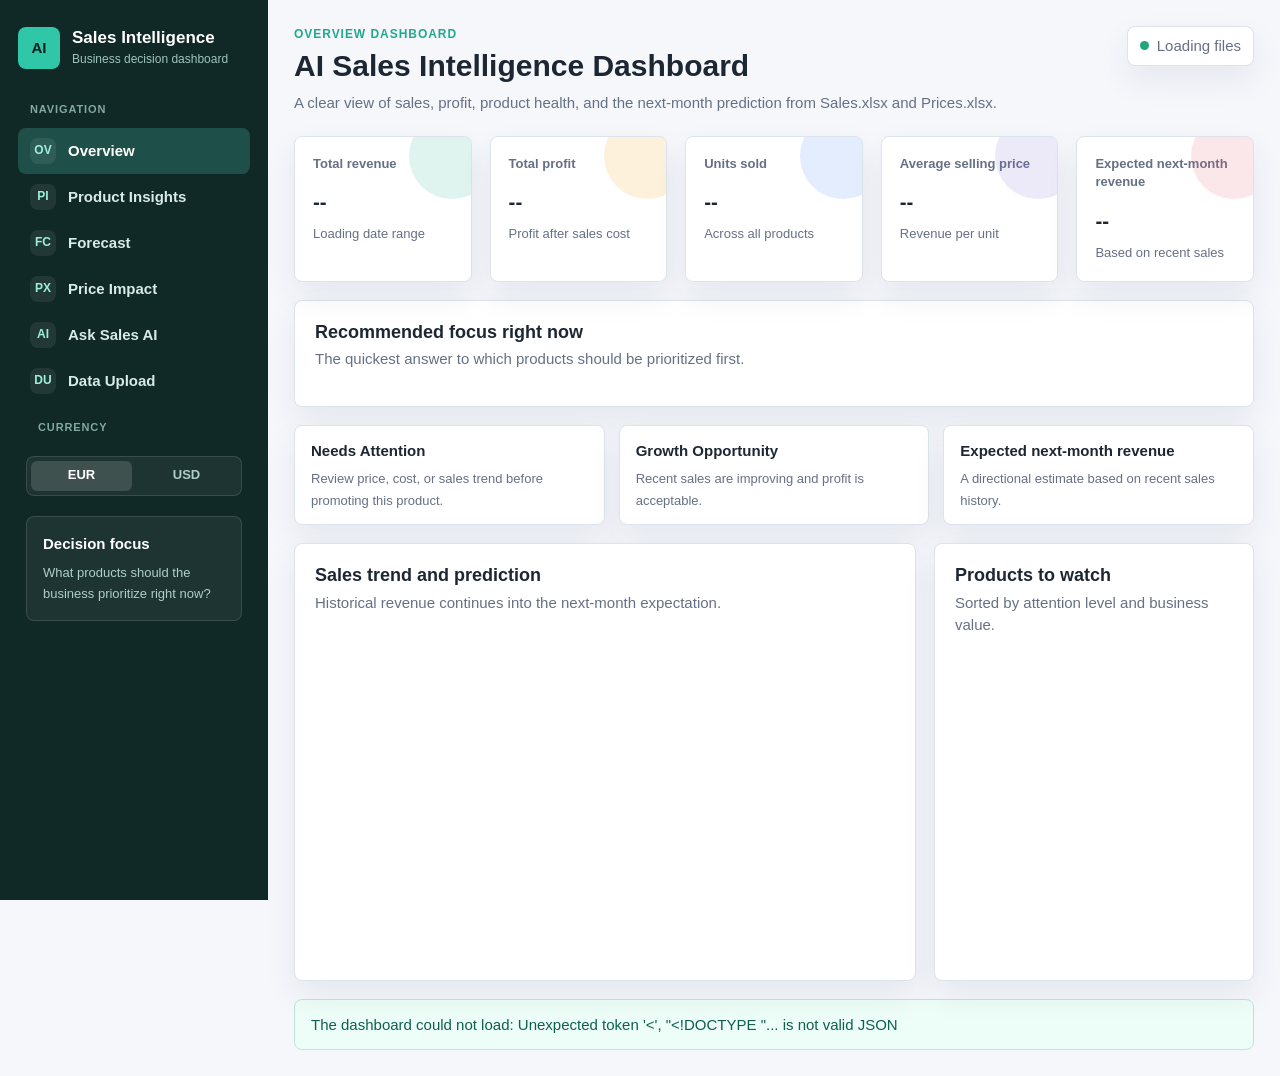
==== index.html @ cda410c9 "Initial commit" ====
<!doctype html>
<html lang="en">
  <head>
    <meta charset="utf-8" />
    <meta name="viewport" content="width=device-width, initial-scale=1" />
    <title>AI Sales Intelligence Dashboard</title>
    <link rel="icon" type="image/x-icon" href="favicon/favicon.ico" />
    <link rel="icon" type="image/png" sizes="32x32" href="favicon/favicon-32x32.png" />
    <link rel="icon" type="image/png" sizes="16x16" href="favicon/favicon-16x16.png" />
    <link rel="apple-touch-icon" sizes="180x180" href="favicon/apple-touch-icon.png" />
    <link rel="manifest" href="favicon/site.webmanifest" />
    <link rel="stylesheet" href="assets/styles.css" />
  </head>
  <body data-page="overview">
    <div class="app-shell">
      <aside class="sidebar">
        <a class="brand" href="index.html">
          <span class="brand-mark">AI</span>
          <span>
            <span class="brand-title">Sales Intelligence</span>
            <span class="brand-subtitle">Business decision dashboard</span>
          </span>
        </a>
        <div class="nav-section">Navigation</div>
        <nav>
          <a class="nav-link" data-page="overview" href="index.html"><span class="nav-icon">OV</span>Overview</a>
          <a class="nav-link" data-page="products" href="products.html"><span class="nav-icon">PI</span>Product Insights</a>
          <a class="nav-link" data-page="forecast" href="forecast.html"><span class="nav-icon">FC</span>Forecast</a>
          <a class="nav-link" data-page="price" href="price-impact.html"><span class="nav-icon">PX</span>Price Impact</a>
          <a class="nav-link" data-page="chat" href="chat.html"><span class="nav-icon">AI</span>Ask Sales AI</a>
          <a class="nav-link" data-page="data" href="data.html"><span class="nav-icon">DU</span>Data Upload</a>
        </nav>
        <div class="sidebar-note">
          <strong>Decision focus</strong>
          <span>What products should the business prioritize right now?</span>
        </div>
      </aside>

      <main class="main">
        <header class="topbar">
          <div>
            <p class="eyebrow">Overview Dashboard</p>
            <h1>AI Sales Intelligence Dashboard</h1>
            <p class="page-lede">
              A clear view of sales, profit, product health, and the next-month prediction from Sales.xlsx and Prices.xlsx.
            </p>
          </div>
          <div class="source-pill" data-source-pill>
            <span class="status-dot"></span>
            <span>Loading files</span>
          </div>
        </header>

        <section class="grid kpi-grid">
          <article class="kpi-card">
            <div class="kpi-label">Total revenue</div>
            <div class="kpi-value" id="kpi-revenue">--</div>
            <div class="kpi-note" id="kpi-source">Loading date range</div>
          </article>
          <article class="kpi-card">
            <div class="kpi-label">Total profit</div>
            <div class="kpi-value" id="kpi-profit">--</div>
            <div class="kpi-note">Profit after sales cost</div>
          </article>
          <article class="kpi-card">
            <div class="kpi-label">Units sold</div>
            <div class="kpi-value" id="kpi-units">--</div>
            <div class="kpi-note">Across all products</div>
          </article>
          <article class="kpi-card">
            <div class="kpi-label">Average selling price</div>
            <div class="kpi-value" id="kpi-asp">--</div>
            <div class="kpi-note">Revenue per unit</div>
          </article>
          <article class="kpi-card">
            <div class="kpi-label">Expected next-month revenue</div>
            <div class="kpi-value" id="kpi-prediction">--</div>
            <div class="kpi-note">Based on recent sales</div>
          </article>
        </section>

        <section class="panel focus-panel">
          <div class="panel-header">
            <div>
              <h2 class="panel-title">Recommended focus right now</h2>
              <p class="panel-copy">The quickest answer to which products should be prioritized first.</p>
            </div>
          </div>
          <div class="focus-grid" id="recommended-focus"></div>
        </section>

        <section class="definition-strip">
          <div>
            <strong>Needs Attention</strong>
            <span>Review price, cost, or sales trend before promoting this product.</span>
          </div>
          <div>
            <strong>Growth Opportunity</strong>
            <span>Recent sales are improving and profit is acceptable.</span>
          </div>
          <div>
            <strong>Expected next-month revenue</strong>
            <span>A directional estimate based on recent sales history.</span>
          </div>
        </section>

        <section class="grid two-col">
          <article class="panel">
            <div class="panel-header">
              <div>
                <h2 class="panel-title">Sales trend and prediction</h2>
                <p class="panel-copy">Historical revenue continues into the next-month expectation.</p>
              </div>
            </div>
            <div class="chart-wrap" id="overview-trend"></div>
          </article>

          <article class="table-panel">
            <div class="panel-header">
              <div>
                <h2 class="panel-title">Products to watch</h2>
                <p class="panel-copy">Sorted by attention level and business value.</p>
              </div>
            </div>
            <div id="overview-focus"></div>
          </article>
        </section>

        <section class="grid three-col" id="insight-grid" style="margin-top: 18px"></section>
      </main>
    </div>
    <script src="assets/app.js"></script>
  </body>
</html>
---- assets/styles.css ----
:root {
  --bg: #f5f7fb;
  --panel: #ffffff;
  --panel-soft: #f9fbfc;
  --ink: #1d2733;
  --muted: #667085;
  --line: #dce3ea;
  --sidebar: #102826;
  --sidebar-active: #1f4f49;
  --teal: #22a88f;
  --blue: #3b82f6;
  --amber: #f59e0b;
  --rose: #e25563;
  --green: #21a67a;
  --violet: #7c65d1;
  --shadow: 0 14px 32px rgba(34, 50, 84, 0.08);
}

* {
  box-sizing: border-box;
}

html {
  min-width: 320px;
  background: var(--bg);
  overscroll-behavior: none;
}

body {
  margin: 0;
  background: var(--bg);
  color: var(--ink);
  font-family: Inter, "Segoe UI", Arial, sans-serif;
  font-size: 15px;
  line-height: 1.45;
  overscroll-behavior: none;
}

a {
  color: inherit;
  text-decoration: none;
}

button,
input {
  font: inherit;
}

.app-shell {
  min-height: 100vh;
}

.sidebar {
  position: fixed;
  inset: 0 auto 0 0;
  width: 268px;
  height: 100vh;
  height: 100dvh;
  background: var(--sidebar);
  color: #d8ebe7;
  padding: 22px 18px;
  overflow-y: clip;
  overscroll-behavior: contain;
}

@media (max-height: 640px) {
  .sidebar {
    overflow-y: auto;
    background: var(--sidebar);
    scrollbar-width: none;
    -ms-overflow-style: none;
    overscroll-behavior: contain;
  }

  .sidebar::-webkit-scrollbar {
    width: 0;
    height: 0;
  }
}

.brand {
  display: flex;
  align-items: center;
  gap: 12px;
  min-height: 52px;
  margin-bottom: 28px;
}

.brand-mark {
  display: grid;
  place-items: center;
  width: 42px;
  height: 42px;
  border-radius: 8px;
  background: #2fc7a8;
  color: #08201e;
  font-weight: 800;
}

.brand-title {
  display: block;
  color: #ffffff;
  font-size: 17px;
  font-weight: 800;
  line-height: 1.15;
}

.brand-subtitle {
  display: block;
  color: #9fc5bd;
  font-size: 12px;
  margin-top: 3px;
}

.nav-section {
  color: #82a9a2;
  font-size: 11px;
  font-weight: 800;
  letter-spacing: 0.08em;
  margin: 24px 12px 10px;
  text-transform: uppercase;
}

.nav-link {
  display: flex;
  align-items: center;
  gap: 12px;
  min-height: 42px;
  padding: 10px 12px;
  border-radius: 8px;
  color: #d8ebe7;
  font-weight: 700;
}

.nav-link:hover,
.nav-link.active {
  background: var(--sidebar-active);
  color: #ffffff;
}

.nav-icon {
  display: grid;
  place-items: center;
  flex: 0 0 26px;
  width: 26px;
  height: 26px;
  border-radius: 8px;
  background: rgba(255, 255, 255, 0.08);
  color: #9cf0db;
  font-size: 12px;
  font-weight: 800;
}

.currency-toggle {
  display: flex;
  gap: 4px;
  margin: 20px 8px 0;
  padding: 4px;
  border: 1px solid rgba(255, 255, 255, 0.12);
  border-radius: 8px;
  background: rgba(255, 255, 255, 0.06);
}

.currency-toggle-label {
  display: block;
  color: #82a9a2;
  font-size: 11px;
  font-weight: 800;
  letter-spacing: 0.08em;
  margin: 16px 20px 6px;
  text-transform: uppercase;
}

.currency-btn {
  flex: 1;
  min-height: 30px;
  border: 0;
  border-radius: 6px;
  background: transparent;
  color: #adcfc8;
  cursor: pointer;
  font-size: 13px;
  font-weight: 800;
}

.currency-btn.active {
  background: rgba(255, 255, 255, 0.14);
  color: #ffffff;
}

.sidebar-note {
  margin: 20px 8px 0;
  padding: 16px;
  border: 1px solid rgba(255, 255, 255, 0.12);
  border-radius: 8px;
  background: rgba(255, 255, 255, 0.06);
}

.sidebar-note strong {
  display: block;
  color: #ffffff;
  margin-bottom: 6px;
}

.sidebar-note span {
  color: #adcfc8;
  font-size: 13px;
}

.main {
  margin-left: 268px;
  min-height: 100vh;
  padding: 26px;
}

.topbar {
  display: flex;
  justify-content: space-between;
  align-items: flex-start;
  gap: 20px;
  margin-bottom: 22px;
}

.eyebrow {
  color: var(--teal);
  font-size: 12px;
  font-weight: 800;
  letter-spacing: 0.08em;
  margin: 0 0 5px;
  text-transform: uppercase;
}

h1 {
  margin: 0;
  font-size: 30px;
  line-height: 1.18;
}

.page-lede {
  max-width: 780px;
  margin: 8px 0 0;
  color: var(--muted);
}

.source-pill {
  display: inline-flex;
  align-items: center;
  gap: 8px;
  min-height: 36px;
  padding: 8px 12px;
  border: 1px solid var(--line);
  border-radius: 8px;
  background: var(--panel);
  color: var(--muted);
  box-shadow: var(--shadow);
  white-space: nowrap;
}

.status-dot {
  width: 9px;
  height: 9px;
  border-radius: 50%;
  background: var(--green);
}

.grid {
  display: grid;
  gap: 18px;
}

.kpi-grid {
  grid-template-columns: repeat(5, minmax(150px, 1fr));
  margin-bottom: 18px;
}

.two-col {
  grid-template-columns: minmax(0, 1.6fr) minmax(320px, 0.8fr);
}

.three-col {
  grid-template-columns: repeat(3, minmax(0, 1fr));
}

.panel,
.kpi-card,
.insight-card,
.table-panel,
.upload-panel {
  background: var(--panel);
  border: 1px solid var(--line);
  border-radius: 8px;
  box-shadow: var(--shadow);
}

.panel,
.table-panel,
.upload-panel {
  padding: 20px;
}

.focus-panel {
  margin-bottom: 18px;
}

.focus-grid {
  display: grid;
  grid-template-columns: repeat(4, minmax(0, 1fr));
  gap: 14px;
}

.focus-card {
  min-height: 142px;
  padding: 16px;
  border: 1px solid var(--line);
  border-radius: 8px;
  background: var(--panel-soft);
}

.focus-card span {
  color: var(--teal);
  font-size: 12px;
  font-weight: 850;
  text-transform: uppercase;
}

.focus-card strong {
  display: block;
  margin-top: 9px;
  font-size: 16px;
  line-height: 1.3;
}

.focus-card p {
  margin: 8px 0 0;
  color: var(--muted);
}

.definition-strip {
  display: grid;
  grid-template-columns: repeat(3, minmax(0, 1fr));
  gap: 14px;
  margin-bottom: 18px;
}

.definition-strip div {
  padding: 14px 16px;
  border: 1px solid var(--line);
  border-radius: 8px;
  background: var(--panel);
  box-shadow: var(--shadow);
}

.definition-strip strong {
  display: block;
  margin-bottom: 5px;
}

.definition-strip span {
  color: var(--muted);
  font-size: 13px;
}

.kpi-card {
  position: relative;
  min-height: 132px;
  padding: 18px;
  overflow: hidden;
}

.kpi-card::after {
  content: "";
  position: absolute;
  right: -24px;
  top: -24px;
  width: 86px;
  height: 86px;
  border-radius: 50%;
  opacity: 0.14;
  background: var(--teal);
}

.kpi-card:nth-child(2)::after {
  background: var(--amber);
}

.kpi-card:nth-child(3)::after {
  background: var(--blue);
}

.kpi-card:nth-child(4)::after {
  background: var(--violet);
}

.kpi-card:nth-child(5)::after {
  background: var(--rose);
}

.kpi-label {
  color: var(--muted);
  font-size: 13px;
  font-weight: 800;
}

.kpi-value {
  margin-top: 14px;
  font-size: clamp(17px, 1.6vw, 23px);
  font-weight: 850;
  white-space: nowrap;
}

.kpi-note {
  margin-top: 8px;
  color: var(--muted);
  font-size: 13px;
}

.panel-header {
  display: flex;
  align-items: flex-start;
  justify-content: space-between;
  gap: 18px;
  margin-bottom: 16px;
}

.panel-title {
  margin: 0;
  font-size: 18px;
  line-height: 1.25;
}

.panel-copy {
  margin: 5px 0 0;
  color: var(--muted);
}

.metric-row {
  display: grid;
  grid-template-columns: 1fr auto;
  gap: 14px;
  padding: 13px 0;
  border-bottom: 1px solid var(--line);
}

.metric-row:last-child {
  border-bottom: 0;
}

.metric-row strong {
  font-size: 15px;
}

.metric-row span {
  color: var(--muted);
  font-size: 13px;
}

.metric-row b {
  color: var(--ink);
}

.insight-card {
  padding: 18px;
  min-height: 210px;
}

.insight-label,
.badge {
  display: inline-flex;
  align-items: center;
  min-height: 26px;
  padding: 5px 9px;
  border-radius: 8px;
  color: #0d332c;
  background: #dff8f0;
  font-size: 12px;
  font-weight: 800;
}

.insight-card h3 {
  margin: 14px 0 8px;
  font-size: 18px;
}

.insight-card p {
  color: var(--muted);
  margin: 0 0 14px;
}

.action-line {
  margin-top: auto;
  color: var(--ink);
  font-weight: 800;
}

.chart-wrap {
  min-height: 330px;
}

.chart-svg {
  width: 100%;
  min-height: 320px;
  overflow: visible;
}

.axis-label,
.chart-label {
  fill: #667085;
  font-size: 12px;
}

.chart-grid {
  stroke: #e9eef4;
  stroke-width: 1;
}

.chart-line {
  fill: none;
  stroke: var(--teal);
  stroke-width: 3;
}

.chart-line.forecast {
  stroke: var(--rose);
  stroke-dasharray: 6 6;
}

.chart-area {
  fill: rgba(34, 168, 143, 0.12);
}

.legend {
  display: flex;
  flex-wrap: wrap;
  gap: 12px;
  color: var(--muted);
  font-size: 13px;
  margin-top: 8px;
}

.legend-item {
  display: inline-flex;
  align-items: center;
  gap: 7px;
}

.legend-swatch {
  width: 16px;
  height: 4px;
  border-radius: 4px;
  background: var(--teal);
}

.legend-swatch.forecast {
  background: var(--rose);
}

.toolbar {
  display: flex;
  flex-wrap: wrap;
  gap: 10px;
  align-items: center;
  justify-content: space-between;
  margin-bottom: 16px;
}

.segmented {
  display: inline-flex;
  gap: 4px;
  padding: 4px;
  border: 1px solid var(--line);
  border-radius: 8px;
  background: var(--panel-soft);
}

.segment-button,
.primary-button,
.quiet-button {
  min-height: 36px;
  border: 0;
  border-radius: 7px;
  cursor: pointer;
  font-weight: 800;
}

.segment-button {
  padding: 7px 12px;
  background: transparent;
  color: var(--muted);
}

.segment-button.active {
  background: var(--panel);
  color: var(--ink);
  box-shadow: 0 5px 16px rgba(34, 50, 84, 0.08);
}

.primary-button {
  padding: 9px 14px;
  background: var(--teal);
  color: #06221e;
}

.quiet-button {
  padding: 9px 14px;
  border: 1px solid var(--line);
  background: var(--panel);
  color: var(--ink);
}

.search-input {
  min-height: 38px;
  width: min(280px, 100%);
  border: 1px solid var(--line);
  border-radius: 8px;
  padding: 8px 11px;
  color: var(--ink);
  background: var(--panel);
}

.table-wrap {
  width: 100%;
  overflow-x: auto;
}

table {
  width: 100%;
  border-collapse: collapse;
  min-width: 760px;
}

.watch-row {
  display: flex;
  align-items: flex-start;
  justify-content: space-between;
  gap: 12px;
  padding: 13px 0;
  border-bottom: 1px solid var(--line);
}

.watch-row:last-child {
  border-bottom: 0;
}

.watch-row strong {
  display: block;
  font-size: 15px;
}

.watch-row span:not(.status) {
  display: block;
  margin-top: 3px;
  color: var(--muted);
  font-size: 13px;
}

th,
td {
  padding: 13px 12px;
  border-bottom: 1px solid var(--line);
  text-align: left;
  vertical-align: top;
}

th {
  color: #405064;
  font-size: 12px;
  font-weight: 850;
  text-transform: uppercase;
}

td {
  color: var(--ink);
}

.numeric {
  text-align: right;
  font-variant-numeric: tabular-nums;
}

.muted {
  color: var(--muted);
}

.status {
  display: inline-flex;
  align-items: center;
  min-height: 28px;
  padding: 5px 9px;
  border-radius: 8px;
  font-weight: 850;
  white-space: nowrap;
}

.status.healthy {
  background: #e6f8ef;
  color: #0f6d4d;
}

.status.growth {
  background: #e7f0ff;
  color: #245eac;
}

.status.attention {
  background: #fff1d8;
  color: #945909;
}

.status.error {
  background: #ffe2e6;
  color: #a43c47;
}

.status.ok {
  background: #e1f7ef;
  color: #0f6d4d;
}

.product-name {
  font-weight: 850;
}

.product-code {
  display: block;
  color: var(--muted);
  margin-top: 3px;
  font-size: 13px;
}

.summary-band {
  display: grid;
  grid-template-columns: repeat(3, minmax(0, 1fr));
  gap: 16px;
  margin-bottom: 18px;
}

.summary-item {
  padding: 16px;
  border: 1px solid var(--line);
  border-radius: 8px;
  background: var(--panel);
}

.summary-item span {
  color: var(--muted);
  font-size: 13px;
  font-weight: 800;
}

.summary-item strong {
  display: block;
  margin-top: 8px;
  font-size: 22px;
}

.upload-grid {
  display: grid;
  grid-template-columns: repeat(2, minmax(0, 1fr));
  gap: 16px;
}

.file-drop {
  display: block;
  min-height: 136px;
  padding: 18px;
  border: 1px dashed #aab7c4;
  border-radius: 8px;
  background: var(--panel-soft);
}

.file-drop strong {
  display: block;
  margin-bottom: 8px;
}

.file-drop span {
  display: block;
  color: var(--muted);
  margin-bottom: 12px;
}

.file-drop input {
  width: 100%;
}

.upload-actions {
  display: flex;
  flex-wrap: wrap;
  gap: 10px;
  margin-top: 16px;
}

.match-strip {
  display: grid;
  grid-template-columns: repeat(4, minmax(0, 1fr));
  gap: 14px;
}

.match-stat {
  padding: 15px;
  border: 1px solid var(--line);
  border-radius: 8px;
  background: var(--panel-soft);
}

.match-stat span {
  display: block;
  color: var(--muted);
  font-size: 12px;
  font-weight: 850;
  text-transform: uppercase;
}

.match-stat strong {
  display: block;
  margin-top: 8px;
  font-size: 20px;
}

.notice {
  padding: 14px 16px;
  border: 1px solid #bce6da;
  border-radius: 8px;
  background: #edfdf7;
  color: #0f5f4f;
}

.forecast-confidence {
  margin-bottom: 18px;
}

.price-note {
  margin-bottom: 12px;
}

.scenario-panel {
  margin-bottom: 18px;
}

.scenario-value {
  display: inline-flex;
  align-items: center;
  justify-content: center;
  min-width: 70px;
  min-height: 38px;
  padding: 8px 12px;
  border-radius: 8px;
  background: #e7f0ff;
  color: #245eac;
  font-size: 18px;
}

.slider-row {
  display: grid;
  grid-template-columns: auto minmax(0, 1fr) auto;
  gap: 14px;
  align-items: center;
  color: var(--muted);
  font-weight: 850;
}

.slider-row input[type="range"] {
  width: 100%;
  accent-color: var(--teal);
}

.chat-layout {
  display: grid;
  grid-template-columns: minmax(0, 1.5fr) minmax(280px, 0.65fr);
  gap: 18px;
}

.chat-panel {
  min-height: 620px;
  padding: 20px;
  border: 1px solid var(--line);
  border-radius: 8px;
  background: var(--panel);
  box-shadow: var(--shadow);
}

.chat-messages {
  display: flex;
  flex-direction: column;
  gap: 14px;
  height: 430px;
  margin-bottom: 16px;
  padding: 14px;
  overflow-y: auto;
  border: 1px solid var(--line);
  border-radius: 8px;
  background: var(--panel-soft);
}

.chat-message {
  max-width: 86%;
  padding: 14px;
  border: 1px solid var(--line);
  border-radius: 8px;
  background: var(--panel);
}

.chat-message.user {
  align-self: flex-end;
  background: #e7f0ff;
}

.chat-role {
  color: var(--teal);
  font-size: 12px;
  font-weight: 850;
  text-transform: uppercase;
}

.chat-message p {
  margin: 7px 0 0;
}

.chat-form {
  display: grid;
  grid-template-columns: minmax(0, 1fr) auto;
  gap: 10px;
}

.chat-form input {
  min-height: 42px;
  border: 1px solid var(--line);
  border-radius: 8px;
  padding: 10px 12px;
}

.suggestion-list {
  display: grid;
  gap: 10px;
  margin: 16px 0;
}

.suggestion-button {
  width: 100%;
  text-align: left;
}

.chat-note {
  margin-top: 16px;
}

.chat-card-grid {
  display: grid;
  grid-template-columns: repeat(3, minmax(0, 1fr));
  gap: 10px;
  margin-top: 12px;
}

.chat-card {
  padding: 12px;
  border: 1px solid var(--line);
  border-radius: 8px;
  background: var(--panel-soft);
}

.chat-card span {
  color: var(--muted);
  font-size: 12px;
  font-weight: 850;
  text-transform: uppercase;
}

.chat-card strong {
  display: block;
  margin-top: 6px;
}

.chat-card p {
  color: var(--muted);
  font-size: 13px;
}

.chat-products {
  display: grid;
  gap: 8px;
  margin-top: 12px;
}

.chat-product {
  display: flex;
  align-items: flex-start;
  justify-content: space-between;
  gap: 10px;
  padding: 10px 0;
  border-top: 1px solid var(--line);
}

.chat-product strong,
.chat-product span:not(.status):not(.badge) {
  display: block;
}

.chat-product span:not(.status):not(.badge) {
  color: var(--muted);
  font-size: 13px;
}

.empty-state {
  padding: 24px;
  color: var(--muted);
  text-align: center;
}

.hamburger {
  display: none;
  align-items: center;
  justify-content: center;
  flex-direction: column;
  gap: 5px;
  flex-shrink: 0;
  width: 42px;
  height: 42px;
  padding: 0;
  border: 1px solid var(--line);
  border-radius: 8px;
  background: var(--panel);
  cursor: pointer;
}

.hamburger span {
  display: block;
  width: 18px;
  height: 2px;
  background: var(--ink);
  border-radius: 2px;
}

.sidebar-backdrop {
  display: none;
  position: fixed;
  inset: 0;
  background: rgba(0, 0, 0, 0.45);
  z-index: 99;
}

.sidebar-backdrop.open {
  display: block;
}

@media (max-width: 1180px) {
  .kpi-grid {
    grid-template-columns: repeat(3, minmax(160px, 1fr));
  }

  .two-col,
  .three-col,
  .focus-grid,
  .definition-strip,
  .chat-layout,
  .summary-band,
  .upload-grid,
  .match-strip {
    grid-template-columns: 1fr;
  }
}

@media (max-width: 840px) {
  .hamburger {
    display: flex;
  }

  .sidebar {
    transform: translateX(-100%);
    transition: transform 0.25s ease;
    z-index: 100;
    width: 268px;
    overflow-y: auto;
  }

  .sidebar.open {
    transform: translateX(0);
  }

  .main {
    margin-left: 0;
    padding: 14px;
  }

  .topbar {
    flex-wrap: wrap;
    gap: 10px;
  }

  .source-pill {
    white-space: normal;
  }

  .kpi-grid {
    grid-template-columns: repeat(2, minmax(0, 1fr));
  }

  .chat-form,
  .chat-card-grid {
    grid-template-columns: 1fr;
  }

  .chat-message {
    max-width: 100%;
  }

  h1 {
    font-size: 22px;
  }
}

@media (max-width: 480px) {
  .kpi-grid {
    grid-template-columns: 1fr;
  }

  .main {
    padding: 12px;
  }

  h1 {
    font-size: 20px;
  }
}
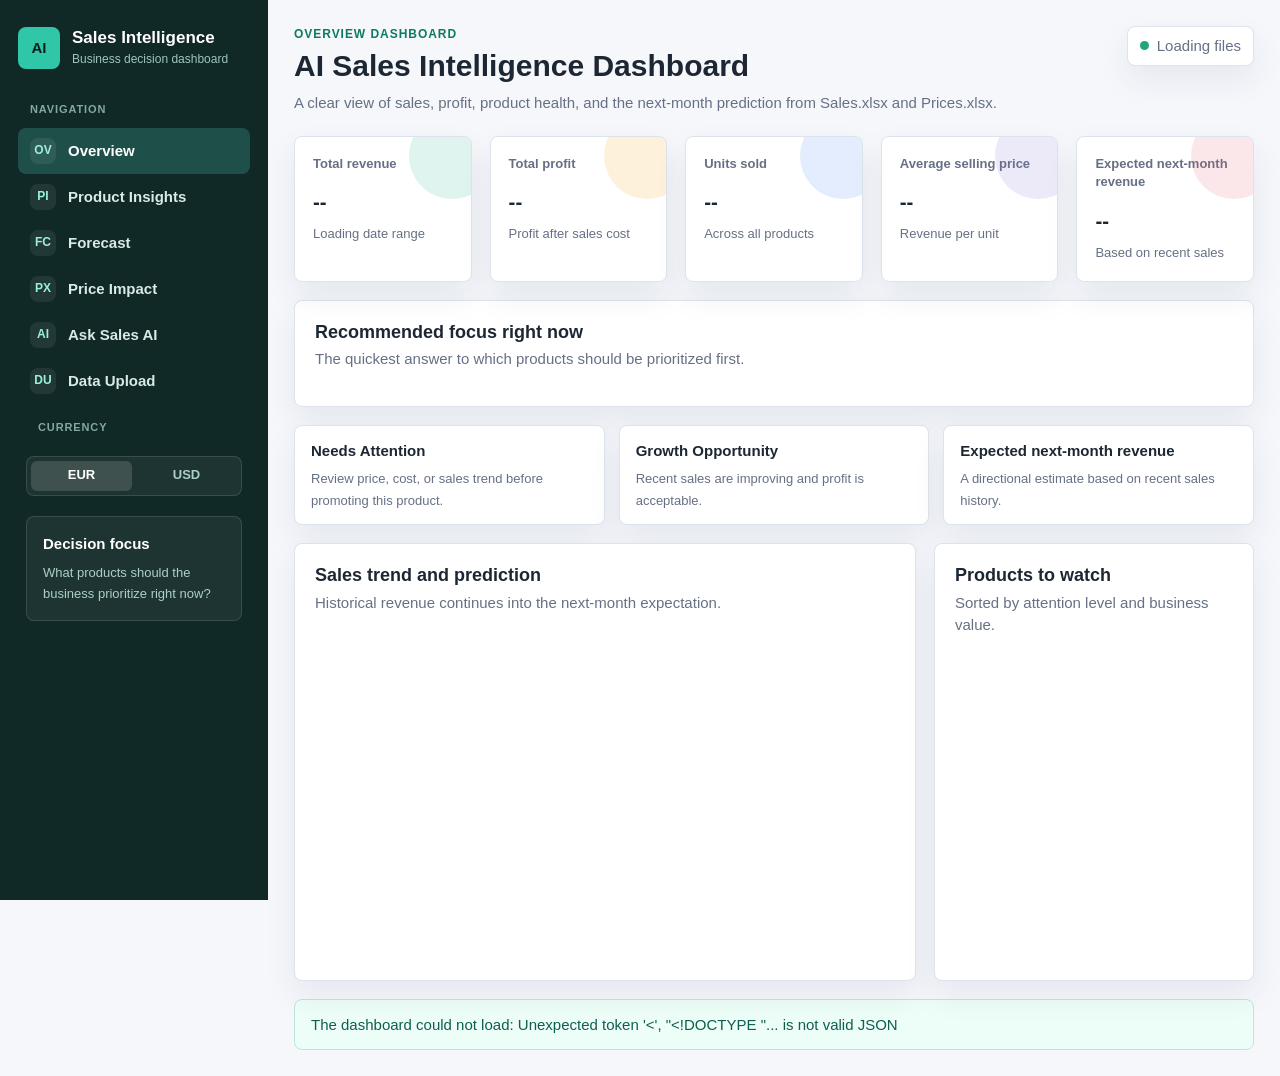
==== commit a430457a: "UI polish, accessibility, and SEO improvements Move currency toggle to static HTML to eliminate side" ====
--- a/index.html
+++ b/index.html
@@ -4,6 +4,7 @@
     <meta charset="utf-8" />
     <meta name="viewport" content="width=device-width, initial-scale=1" />
     <title>AI Sales Intelligence Dashboard</title>
+    <meta name="description" content="AI Sales Intelligence Dashboard — KPI overview, product focus, and next-month revenue forecast from your Sales and Prices data." />
     <link rel="icon" type="image/x-icon" href="favicon/favicon.ico" />
     <link rel="icon" type="image/png" sizes="32x32" href="favicon/favicon-32x32.png" />
     <link rel="icon" type="image/png" sizes="16x16" href="favicon/favicon-16x16.png" />
@@ -30,6 +31,11 @@
           <a class="nav-link" data-page="chat" href="chat.html"><span class="nav-icon">AI</span>Ask Sales AI</a>
           <a class="nav-link" data-page="data" href="data.html"><span class="nav-icon">DU</span>Data Upload</a>
         </nav>
+        <span class="currency-toggle-label">Currency</span>
+        <div class="currency-toggle">
+          <button class="currency-btn active" data-currency="EUR">EUR</button>
+          <button class="currency-btn" data-currency="USD" disabled title="Loading exchange rate…">USD</button>
+        </div>
         <div class="sidebar-note">
           <strong>Decision focus</strong>
           <span>What products should the business prioritize right now?</span>
--- a/assets/styles.css
+++ b/assets/styles.css
@@ -222,7 +222,7 @@
 }
 
 .eyebrow {
-  color: var(--teal);
+  color: #0d7a63;
   font-size: 12px;
   font-weight: 800;
   letter-spacing: 0.08em;
@@ -944,6 +944,63 @@
   margin-top: 16px;
 }
 
+.external-toggle-row {
+  display: flex;
+  align-items: center;
+  justify-content: space-between;
+  margin-top: 16px;
+  font-size: 13px;
+  color: var(--muted);
+}
+
+.toggle-switch-label {
+  display: inline-flex;
+  align-items: center;
+  cursor: pointer;
+}
+
+.toggle-track {
+  display: inline-block;
+  width: 36px;
+  height: 20px;
+  border-radius: 10px;
+  background: var(--line);
+  position: relative;
+  transition: background 0.2s;
+}
+
+.toggle-thumb {
+  display: block;
+  width: 14px;
+  height: 14px;
+  border-radius: 50%;
+  background: #fff;
+  position: absolute;
+  top: 3px;
+  left: 3px;
+  transition: left 0.2s;
+}
+
+.toggle-switch-label input {
+  display: none;
+}
+
+.toggle-switch-label input:checked + .toggle-track {
+  background: var(--teal);
+}
+
+.toggle-switch-label input:checked + .toggle-track .toggle-thumb {
+  left: 19px;
+}
+
+.warning-note {
+  margin-top: 10px;
+  border-color: #f5c842;
+  background: #fefce8;
+  color: #7a6000;
+  font-size: 12px;
+}
+
 .chat-card-grid {
   display: grid;
   grid-template-columns: repeat(3, minmax(0, 1fr));
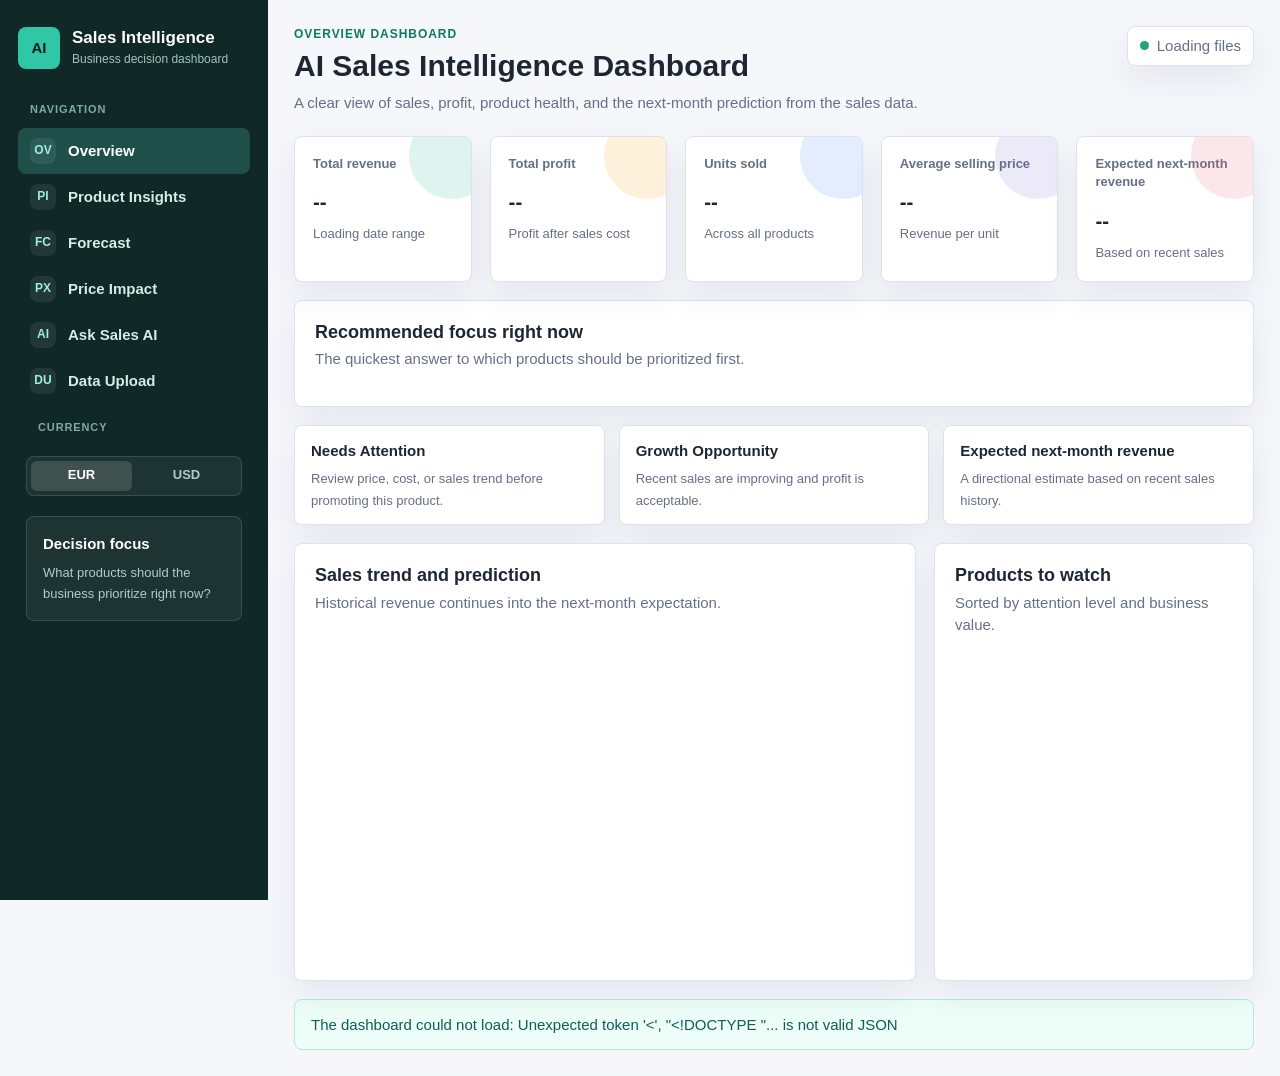
==== commit 0fe175d8: "Add SQLite star schema warehouse and fix chat, AI, and copy issues - Add saies_warehouse.db as defau" ====
--- a/index.html
+++ b/index.html
@@ -33,7 +33,7 @@
         </nav>
         <span class="currency-toggle-label">Currency</span>
         <div class="currency-toggle">
-          <button class="currency-btn active" data-currency="EUR">EUR</button>
+          <button class="currency-btn" data-currency="EUR">EUR</button>
           <button class="currency-btn" data-currency="USD" disabled title="Loading exchange rate…">USD</button>
         </div>
         <div class="sidebar-note">
@@ -48,7 +48,7 @@
             <p class="eyebrow">Overview Dashboard</p>
             <h1>AI Sales Intelligence Dashboard</h1>
             <p class="page-lede">
-              A clear view of sales, profit, product health, and the next-month prediction from Sales.xlsx and Prices.xlsx.
+              A clear view of sales, profit, product health, and the next-month prediction from the sales data.
             </p>
           </div>
           <div class="source-pill" data-source-pill>
@@ -132,7 +132,7 @@
           </article>
         </section>
 
-        <section class="grid three-col" id="insight-grid" style="margin-top: 18px"></section>
+        <section class="grid three-col mt-18" id="insight-grid"></section>
       </main>
     </div>
     <script src="assets/app.js"></script>
--- a/assets/styles.css
+++ b/assets/styles.css
@@ -207,6 +207,9 @@
   font-size: 13px;
 }
 
+.mt-18 { margin-top: 18px; }
+.mb-18 { margin-bottom: 18px; }
+
 .main {
   margin-left: 268px;
   min-height: 100vh;
@@ -317,7 +320,7 @@
 }
 
 .focus-card span {
-  color: var(--teal);
+  color: #0d7a63;
   font-size: 12px;
   font-weight: 850;
   text-transform: uppercase;
@@ -906,7 +909,7 @@
 }
 
 .chat-role {
-  color: var(--teal);
+  color: #0d7a63;
   font-size: 12px;
   font-weight: 850;
   text-transform: uppercase;
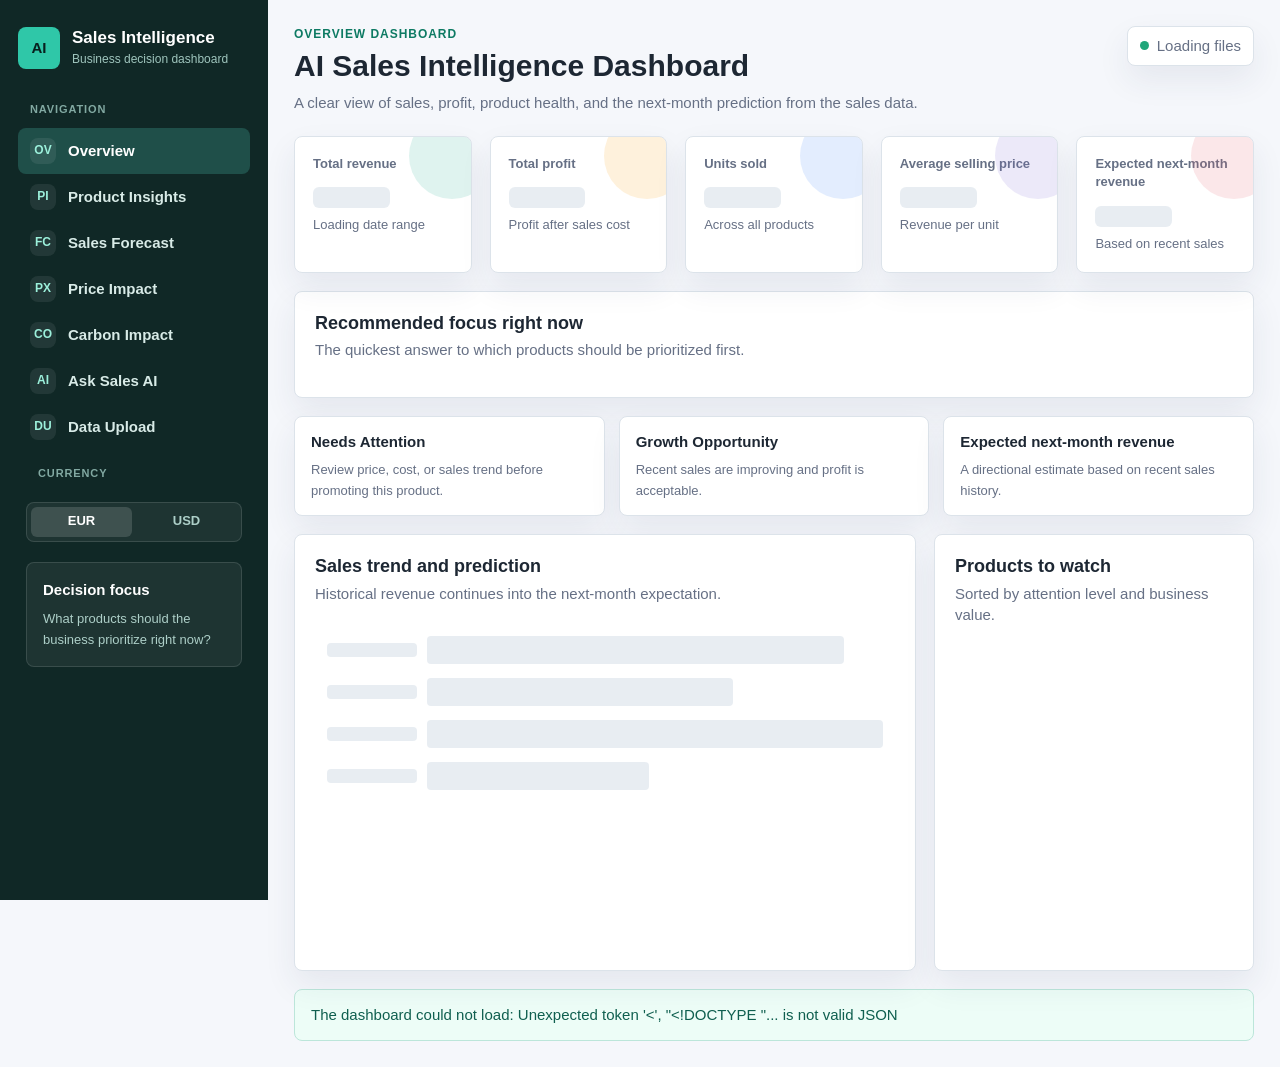
==== commit 2cebc3a3: "Add Carbon Impact page, skeleton loaders, and nav polish - Add carbon.html with CO2e breakdown by ty" ====
--- a/index.html
+++ b/index.html
@@ -26,8 +26,9 @@
         <nav>
           <a class="nav-link" data-page="overview" href="index.html"><span class="nav-icon">OV</span>Overview</a>
           <a class="nav-link" data-page="products" href="products.html"><span class="nav-icon">PI</span>Product Insights</a>
-          <a class="nav-link" data-page="forecast" href="forecast.html"><span class="nav-icon">FC</span>Forecast</a>
+          <a class="nav-link" data-page="forecast" href="forecast.html"><span class="nav-icon">FC</span>Sales Forecast</a>
           <a class="nav-link" data-page="price" href="price-impact.html"><span class="nav-icon">PX</span>Price Impact</a>
+          <a class="nav-link" data-page="carbon" href="carbon.html"><span class="nav-icon">CO</span>Carbon Impact</a>
           <a class="nav-link" data-page="chat" href="chat.html"><span class="nav-icon">AI</span>Ask Sales AI</a>
           <a class="nav-link" data-page="data" href="data.html"><span class="nav-icon">DU</span>Data Upload</a>
         </nav>
@@ -135,6 +136,6 @@
         <section class="grid three-col mt-18" id="insight-grid"></section>
       </main>
     </div>
-    <script src="assets/app.js"></script>
+    <script src="assets/app.js" defer></script>
   </body>
 </html>
--- a/assets/styles.css
+++ b/assets/styles.css
@@ -499,6 +499,53 @@
   min-height: 330px;
 }
 
+@keyframes shimmer {
+  0%   { background-position: -400% 0; }
+  100% { background-position:  400% 0; }
+}
+
+.skeleton {
+  background: linear-gradient(90deg, #e8edf2 25%, #f3f6f9 50%, #e8edf2 75%);
+  background-size: 400% 100%;
+  animation: shimmer 1.6s ease-in-out infinite;
+  border-radius: 6px;
+  color: transparent !important;
+  user-select: none;
+  pointer-events: none;
+}
+
+.skeleton-text {
+  display: block;
+  min-width: 60px;
+  height: 1em;
+  width: 55%;
+}
+
+.skeleton-bars {
+  padding: 16px 12px;
+  display: flex;
+  flex-direction: column;
+  gap: 14px;
+}
+
+.skeleton-bar-row {
+  display: flex;
+  align-items: center;
+  gap: 10px;
+}
+
+.skeleton-bar-label {
+  flex: none;
+  width: 90px;
+  height: 14px;
+  border-radius: 4px;
+}
+
+.skeleton-bar {
+  height: 28px;
+  border-radius: 4px;
+}
+
 .chart-svg {
   width: 100%;
   min-height: 320px;
@@ -918,6 +965,25 @@
 .chat-message p {
   margin: 7px 0 0;
 }
+
+@keyframes bounce-dot {
+  0%, 60%, 100% { transform: translateY(0); }
+  30%           { transform: translateY(-3px); }
+}
+
+.loading-dot {
+  display: inline-block;
+  width: 4px;
+  height: 4px;
+  border-radius: 50%;
+  background: var(--ink);
+  margin-left: 2px;
+  vertical-align: baseline;
+  animation: bounce-dot 1.2s ease-in-out infinite;
+}
+
+.loading-dot:nth-child(2) { animation-delay: 0.2s; }
+.loading-dot:nth-child(3) { animation-delay: 0.4s; }
 
 .chat-form {
   display: grid;
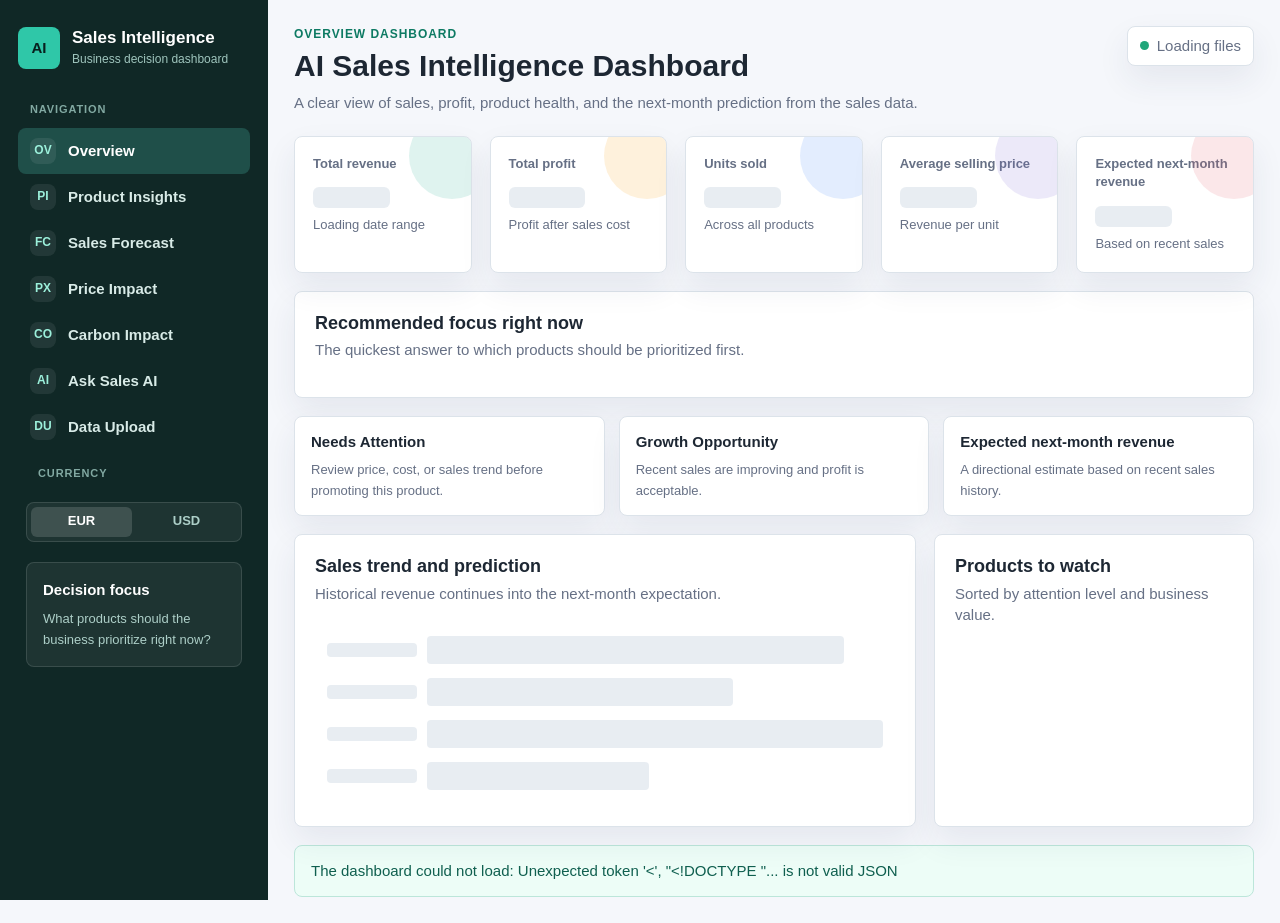
==== commit 8b02033a: "Fix CSP tooltip bug, carbon unavailable state, OG tags, and accessibility - Allow inline styles in C" ====
--- a/index.html
+++ b/index.html
@@ -3,8 +3,13 @@
   <head>
     <meta charset="utf-8" />
     <meta name="viewport" content="width=device-width, initial-scale=1" />
-    <title>AI Sales Intelligence Dashboard</title>
+    <title>Overview | AI Sales Intelligence</title>
     <meta name="description" content="AI Sales Intelligence Dashboard — KPI overview, product focus, and next-month revenue forecast from your Sales and Prices data." />
+    <meta property="og:type" content="website" />
+    <meta property="og:site_name" content="AI Sales Intelligence" />
+    <meta property="og:title" content="Overview | AI Sales Intelligence" />
+    <meta property="og:description" content="AI Sales Intelligence Dashboard — KPI overview, product focus, and next-month revenue forecast from your Sales and Prices data." />
+    <meta property="og:url" content="https://saies-sales-ai-dashboard.onrender.com/index.html" />
     <link rel="icon" type="image/x-icon" href="favicon/favicon.ico" />
     <link rel="icon" type="image/png" sizes="32x32" href="favicon/favicon-32x32.png" />
     <link rel="icon" type="image/png" sizes="16x16" href="favicon/favicon-16x16.png" />
@@ -23,7 +28,7 @@
           </span>
         </a>
         <div class="nav-section">Navigation</div>
-        <nav>
+        <nav aria-label="Main navigation">
           <a class="nav-link" data-page="overview" href="index.html"><span class="nav-icon">OV</span>Overview</a>
           <a class="nav-link" data-page="products" href="products.html"><span class="nav-icon">PI</span>Product Insights</a>
           <a class="nav-link" data-page="forecast" href="forecast.html"><span class="nav-icon">FC</span>Sales Forecast</a>
--- a/assets/styles.css
+++ b/assets/styles.css
@@ -496,7 +496,7 @@
 }
 
 .chart-wrap {
-  min-height: 330px;
+  min-height: 0;
 }
 
 @keyframes shimmer {
@@ -574,6 +574,19 @@
   stroke-dasharray: 6 6;
 }
 
+.chart-tip {
+  position: fixed;
+  background: var(--ink);
+  color: #fff;
+  border-radius: 6px;
+  padding: 6px 10px;
+  font-size: 13px;
+  pointer-events: none;
+  z-index: 200;
+  white-space: nowrap;
+  box-shadow: 0 4px 16px rgba(0, 0, 0, 0.18);
+}
+
 .chart-area {
   fill: rgba(34, 168, 143, 0.12);
 }
@@ -676,6 +689,10 @@
   width: 100%;
   border-collapse: collapse;
   min-width: 760px;
+}
+
+#monthly-table table {
+  min-width: 340px;
 }
 
 .watch-row {
